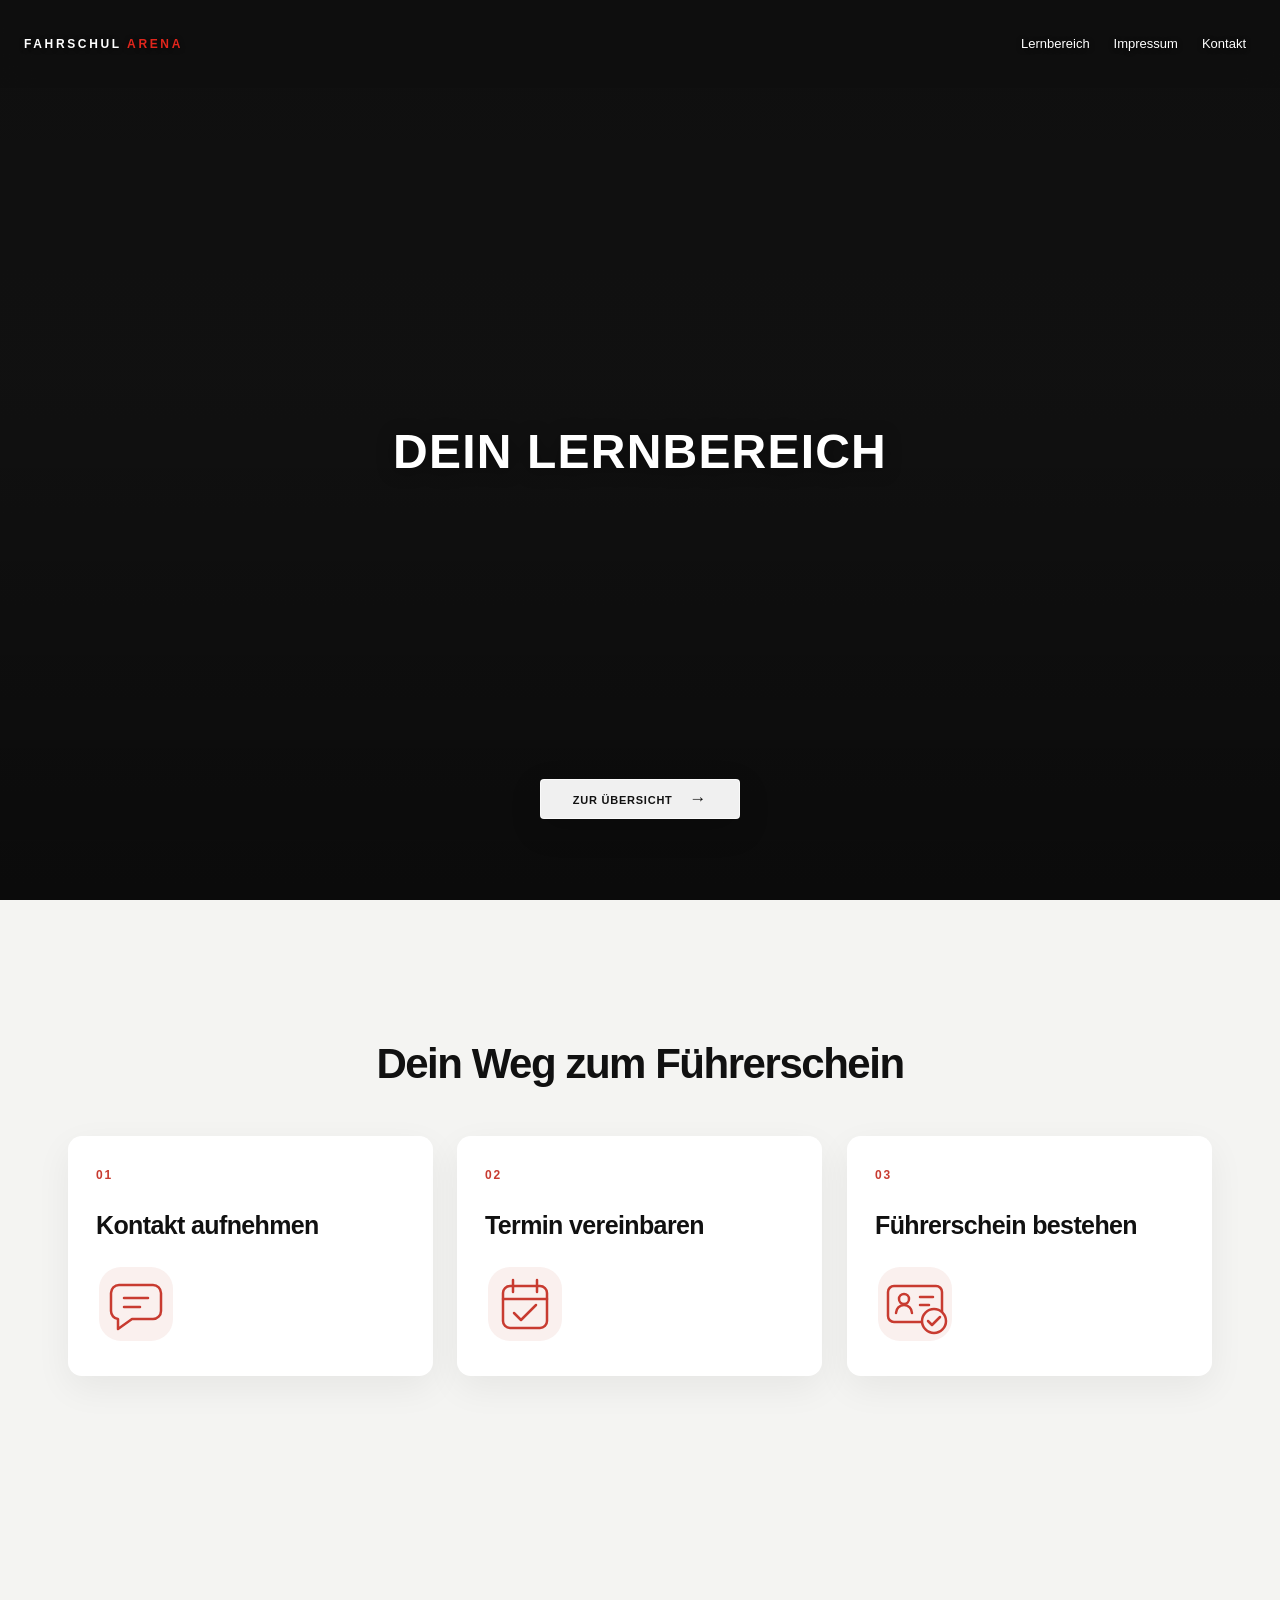
==== index.html @ 0d3cb24f "Merge feature/add-videos-and-optimisations into main" ====
<!doctype html>
<html lang="de">
<head>
  <meta charset="utf-8">
  <meta name="viewport" content="width=device-width,initial-scale=1,viewport-fit=cover">
  <meta name="theme-color" content="#0b0c0e">
  <title>Fahrschul Arena | Lernbereich</title>
  <link rel="stylesheet" href="style.css">
</head>
<body class="home-page">
<header class="site-header">
  <a class="brand site-brand" href="index.html">FAHRSCHUL <em>ARENA</em></a>
  <nav class="site-navigation" aria-label="Hauptnavigation">
    <div class="nav-dropdown">
      <a class="learning-link" href="uebersicht.html">Lernbereich</a>
      <ul class="nav-flyout" id="learning-flyout">
        <li><a href="klasse-b.html">Klasse B</a></li>
        <li><a href="klasse-a.html">Klasse A</a></li>
        <li><a href="klasse-be.html">Klasse BE</a></li>
      </ul>
    </div>
    <a href="impressum.html">Impressum</a>
    <a href="kontakt.html">Kontakt</a>
  </nav>
</header>
<main>
<section id="intro" aria-label="Dein Lernbereich">
  <div class="hero"></div>
  <div class="shade"></div>

  <div class="introText">
    <h1>DEIN LERNBEREICH</h1>
  </div>

  <a id="enter" href="uebersicht.html">ZUR ÜBERSICHT <span>→</span></a>
</section>

<section class="intro-boxes" aria-labelledby="steps-title">
  <h2 id="steps-title" class="steps-title">Dein Weg zum Führerschein</h2>
  <article class="intro-box">
    <span class="box-number" aria-hidden="true">01</span>
    <h3>Kontakt aufnehmen</h3>
    <img class="step-icon" src="icons/kontakt.svg" alt="" width="80" height="80">
  </article>
  <article class="intro-box">
    <span class="box-number" aria-hidden="true">02</span>
    <h3>Termin vereinbaren</h3>
    <img class="step-icon" src="icons/termin.svg" alt="" width="80" height="80">
  </article>
  <article class="intro-box">
    <span class="box-number" aria-hidden="true">03</span>
    <h3>Führerschein bestehen</h3>
    <img class="step-icon" src="icons/fuehrerschein.svg" alt="" width="80" height="80">
  </article>
</section>
</main>

<script src="reveal.js"></script>
</body>
</html>
---- style.css ----
*{box-sizing:border-box}
html,body{margin:0;font-family:Arial,Helvetica,sans-serif;background:#f4f4f2;color:#111}
.locked{overflow:hidden}
#intro{position:relative;height:100dvh;overflow:hidden;background:#111}
.hero{position:absolute;inset:-3%;background:url("startbild.jpg") center/cover no-repeat;animation:zoom 14s ease-in-out infinite alternate}
.shade{position:absolute;inset:0;background:linear-gradient(to bottom,rgba(0,0,0,.12),rgba(0,0,0,.03) 42%,rgba(0,0,0,.36) 100%)}
@keyframes zoom{to{transform:scale(1.055)}}

.introText{
 position:absolute;z-index:2;
 top:50%;left:0;right:0;transform:translateY(-50%);
 padding:0 24px;text-align:center;color:#fff;
 text-shadow:0 2px 18px rgba(0,0,0,.45)
}
.brand{margin:0;font-size:12px;font-weight:800;letter-spacing:.22em}
.brand em{font-style:normal;color:#e1261c}
.introText h1{
 margin:12px 0 8px;
 font-size:clamp(30px,8.5vw,48px);
 line-height:1;
 letter-spacing:.025em;
 font-weight:800
}
.claim{
 margin:0;
 font-size:clamp(15px,4.2vw,19px);
 font-weight:400;
 letter-spacing:.035em;
 color:rgba(255,255,255,.94)
}

#enter{
 position:absolute;z-index:3;
 left:50%;top:auto;bottom:9%;
 transform:translateX(-50%);
 width:min(48vw,200px);
 border:1px solid rgba(255,255,255,.7);
 border-radius:4px;
 background:rgba(255,255,255,.94);
 color:#111;
 padding:9px 12px;
 font-size:11px;
 letter-spacing:.07em;
 font-weight:750;
 cursor:pointer;
 box-shadow:0 10px 30px rgba(0,0,0,.18)
}
#enter{text-align:center;text-decoration:none}
#enter span{margin-left:13px;font-size:17px}

#learn{min-height:100dvh;max-width:760px;margin:auto;padding:calc(var(--header-height) + 48px) 24px 120px}
#learn > header{padding:0 4px 34px}
.page-title{font-size:clamp(38px,10vw,54px);line-height:1;margin:0 0 12px;letter-spacing:-.035em;font-weight:800}
#learn > header > p:last-child{color:#777;margin:0;font-size:17px}
.classes{display:grid;gap:13px}
.classes article{background:#fff;border:1px solid #dededb;border-radius:10px;overflow:hidden;box-shadow:0 7px 24px rgba(0,0,0,.045)}
.content{display:grid;gap:8px;padding:20px 12px 12px}
.content .resource-section{display:grid;gap:8px;min-width:0}
.content a{display:flex;align-items:center;gap:12px;padding:13px;background:#f5f5f3;border-radius:7px;text-decoration:none;color:#111}
.content i{font-style:normal;width:40px;height:40px;border-radius:5px;background:#111;color:#fff;display:grid;place-items:center;font-size:10px}
.content span{display:flex;flex-direction:column;gap:3px}
.content strong{font-size:14px}
.content small{color:#777;font-size:12px}
.video-title{margin:4px 4px 2px;font-size:18px;line-height:1.35;font-weight:750;overflow-wrap:break-word}
.video-player + a{margin-bottom:28px}
.video-player{aspect-ratio:16/9;background:#111;border-radius:7px;overflow:hidden}
.video-start{width:100%;height:100%;border:0;padding:18px;background:linear-gradient(135deg,#252525,#111);color:#fff;display:flex;flex-direction:column;align-items:center;justify-content:center;gap:10px;text-align:center;font:inherit;cursor:pointer}
.video-start:hover{background:#292929}
.video-start:focus-visible{outline:3px solid #e1261c;outline-offset:-4px}
.video-start .video-play{display:grid;place-items:center;width:56px;height:40px;border-radius:10px;background:#e1261c;font-size:22px}
.video-start .video-hint{font-size:13px;color:#eee}
.video-start .video-privacy{display:block;max-width:320px;font-size:11px;line-height:1.4;color:#bbb}
.video-player iframe{display:block;width:100%;height:100%;border:0}
@media(max-width:480px){#learn{padding:calc(var(--header-height) + 32px) 18px 40px}#learn > header{padding-bottom:28px}.classes{gap:12px}}

@media(max-height:700px){#enter{top:auto;bottom:9%}}
@media(prefers-reduced-motion:reduce){.hero{animation:none}}

body:not(.locked){overflow-y:auto!important;overflow-x:hidden;height:auto!important;min-height:100dvh}
#learn{overflow:visible;padding-bottom:120px}

[hidden]{display:none!important}
.category-nav,.resource-nav{display:flex;flex-wrap:wrap;gap:8px;margin-bottom:24px}
.category-nav a,.resource-nav a{padding:11px 15px;border:1px solid #dededb;border-radius:7px;text-decoration:none;color:#333;font-size:14px;background:#fff}
.category-nav a[aria-current="page"]{background:#111;color:#fff;border-color:#111}
.resource-nav a[aria-current="page"]{background:#c83b30;color:#fff;border-color:#c83b30}
.category-nav a:hover,.resource-nav a:hover{border-color:#c83b30}
.overview{display:grid;gap:14px}
.overview a{display:grid;gap:10px;padding:24px;background:#fff;border:1px solid #dededb;border-radius:10px;text-decoration:none;color:#111}
.overview a:hover{border-color:#c83b30}
.overview small{font-size:11px;color:#c83b30;text-transform:uppercase;letter-spacing:.15em;font-weight:700}
.overview strong{font-size:26px}
.overview span{font-size:14px;color:#666;line-height:1.5}
a:focus-visible,button:focus-visible{outline:3px solid #c83b30;outline-offset:3px}
@media(max-width:480px){.category-nav{gap:6px}.category-nav a{padding:10px 12px}.content{padding-top:16px}}

.section-title{margin:16px 4px 8px;font-size:11px;font-weight:800;letter-spacing:.16em;color:#c83b30}
.resource-section{scroll-margin-top:calc(var(--header-height) + 20px)}
.resource-section > .section-title:first-child{margin-top:4px}
.back-link{position:relative;display:inline-block;margin-top:28px;color:#111;text-decoration:none}
.back-link::after{content:"";position:absolute;left:0;right:0;bottom:-4px;height:1px;background:currentColor;transform:scaleX(0);transform-origin:left;transition:transform .5s ease}
.back-link:hover::after,.back-link:focus-visible::after{transform:scaleX(1)}
.back-link-top{margin:0 0 28px}
@media(prefers-reduced-motion:reduce){.back-link::after{transition:none}}

/* Shared fixed header on every HTML page. */
:root{--header-height:88px}
.site-header{position:fixed;inset:0 0 auto;z-index:20;height:var(--header-height);display:flex;align-items:center;justify-content:space-between;gap:24px;padding:16px 24px;background:rgba(15,17,20,.88);backdrop-filter:blur(18px);-webkit-backdrop-filter:blur(18px);text-shadow:0 1px 5px rgba(0,0,0,.65)}
.site-header .site-brand{display:block;flex-shrink:0;margin:0;color:#fff;text-decoration:none;line-height:1.5}
.site-navigation{display:flex;align-items:center;gap:4px}
.site-navigation a{display:flex;align-items:center;justify-content:center;padding:12px 10px;border-radius:6px;color:#fff;font-size:13px;line-height:1.4;text-align:center;text-decoration:none}
.site-navigation a:hover,.site-navigation a:focus-visible{background:rgba(255,255,255,.15)}
@media(max-width:700px){:root{--header-height:124px}.site-header{flex-direction:column;align-items:flex-start;justify-content:center;gap:12px}.site-navigation{flex-wrap:wrap}}
@media(max-width:700px){:root{--header-height:124px}.site-header{padding:12px 16px;gap:8px}.site-navigation{display:grid;grid-template-columns:repeat(3,minmax(0,1fr));width:100%;gap:2px}.site-navigation a{min-height:48px;padding:6px;font-size:12px}}

.intro-boxes{max-width:1200px;margin:0 auto;padding:140px 28px max(160px,40vh);display:grid;grid-template-columns:repeat(3,minmax(0,1fr));gap:24px}
.intro-box{padding:32px 28px;background:#fff;border-radius:14px;box-shadow:0 12px 36px rgba(0,0,0,.06)}
.box-number{display:block;margin-bottom:28px;color:#c83b30;font-size:12px;font-weight:800;letter-spacing:.16em}
.intro-box h3{margin:0 0 16px;font-size:25px;line-height:1.2;letter-spacing:-.025em}
.step-icon{display:block;width:80px;height:80px;margin-top:24px}
@keyframes box-appear{from{opacity:0;transform:translateY(48px) scale(.95)}to{opacity:1;transform:translateY(0) scale(1)}}
@media(prefers-reduced-motion:no-preference){
  .reveal-ready .intro-box{opacity:0;transform:translateY(48px) scale(.95)}
  .reveal-ready .intro-box.is-visible{animation:box-appear 1.6s ease-out both}
  .reveal-ready .intro-box:nth-of-type(2).is-visible{animation-delay:.4s}
  .reveal-ready .intro-box:nth-of-type(3).is-visible{animation-delay:.8s}
}
@media(max-width:700px){
  .intro-boxes{grid-template-columns:1fr;padding:80px 18px 45vh;gap:20px}
  .reveal-ready .intro-box:nth-child(n).is-visible{animation-delay:.15s}
}

.nav-dropdown{position:relative;display:flex;align-items:center;justify-content:center}
.nav-flyout{display:none;position:absolute;top:100%;left:0;min-width:190px;max-width:calc(100vw - 32px);margin:0;padding:8px;list-style:none;background:rgba(25,27,30,.94);border-radius:0 0 10px 10px;box-shadow:0 16px 30px rgba(0,0,0,.18)}
.site-navigation .nav-flyout a{justify-content:flex-start;text-align:left;padding:12px 14px}
.nav-dropdown:focus-within .nav-flyout{display:block}
@media(hover:hover){.nav-dropdown:hover .nav-flyout{display:block}}
@media(max-width:700px){.nav-flyout{min-width:160px}.site-navigation .learning-link{font-size:12px}}

.home-page .site-header{background:rgba(15,17,20,.14)}

.classes.material-tiles{gap:36px;margin:28px 0 36px}
.material-tiles > article > .content{padding:24px}
@keyframes material-appear{from{opacity:0;transform:translateY(24px)}to{opacity:1;transform:translateY(0)}}
@media(prefers-reduced-motion:no-preference){
  .material-tiles > article{animation:material-appear 1.8s ease-out both}
  .material-tiles > article:nth-child(2){animation-delay:.3s}
}
@media(max-width:480px){.classes.material-tiles{gap:28px}.material-tiles > article > .content{padding:18px}}

.contact-card{display:grid;grid-template-columns:minmax(160px,220px) minmax(0,1fr);align-items:center;gap:32px;padding:28px;background:#fff;border-radius:14px;box-shadow:0 12px 36px rgba(0,0,0,.06)}
.contact-photo{display:block;width:100%;aspect-ratio:4/5;height:auto;object-fit:cover;object-position:center bottom;border-radius:10px}
.contact-photo-placeholder{display:flex;flex-direction:column;align-items:center;justify-content:center;gap:14px;background:#eeede9;color:#777}
.contact-photo-placeholder span{font-size:48px;letter-spacing:-.04em;color:#c83b30;font-weight:700}
.contact-photo-placeholder small{font-size:13px}
.contact-info h2{margin:0 0 18px;font-size:28px;line-height:1.15}
.contact-info p{font-size:16px;line-height:1.7;color:#555}
.contact-info .contact-number{margin-top:24px;color:#111}
.contact-note{display:block;font-size:12px;color:#777;line-height:1.5}
@media(max-width:600px){.contact-card{grid-template-columns:1fr;padding:22px;gap:24px}.contact-photo{max-width:220px}.contact-info h2{font-size:26px}}

.steps-title{grid-column:1/-1;margin:0 0 24px;text-align:center;font-size:clamp(28px,4vw,42px);line-height:1.15;letter-spacing:-.035em}

.whatsapp-link{color:#a62e25;font-weight:700;text-decoration:underline;text-underline-offset:4px}
.whatsapp-link:hover{color:#711f19}
.imprint-address{font-style:normal;line-height:1.8}
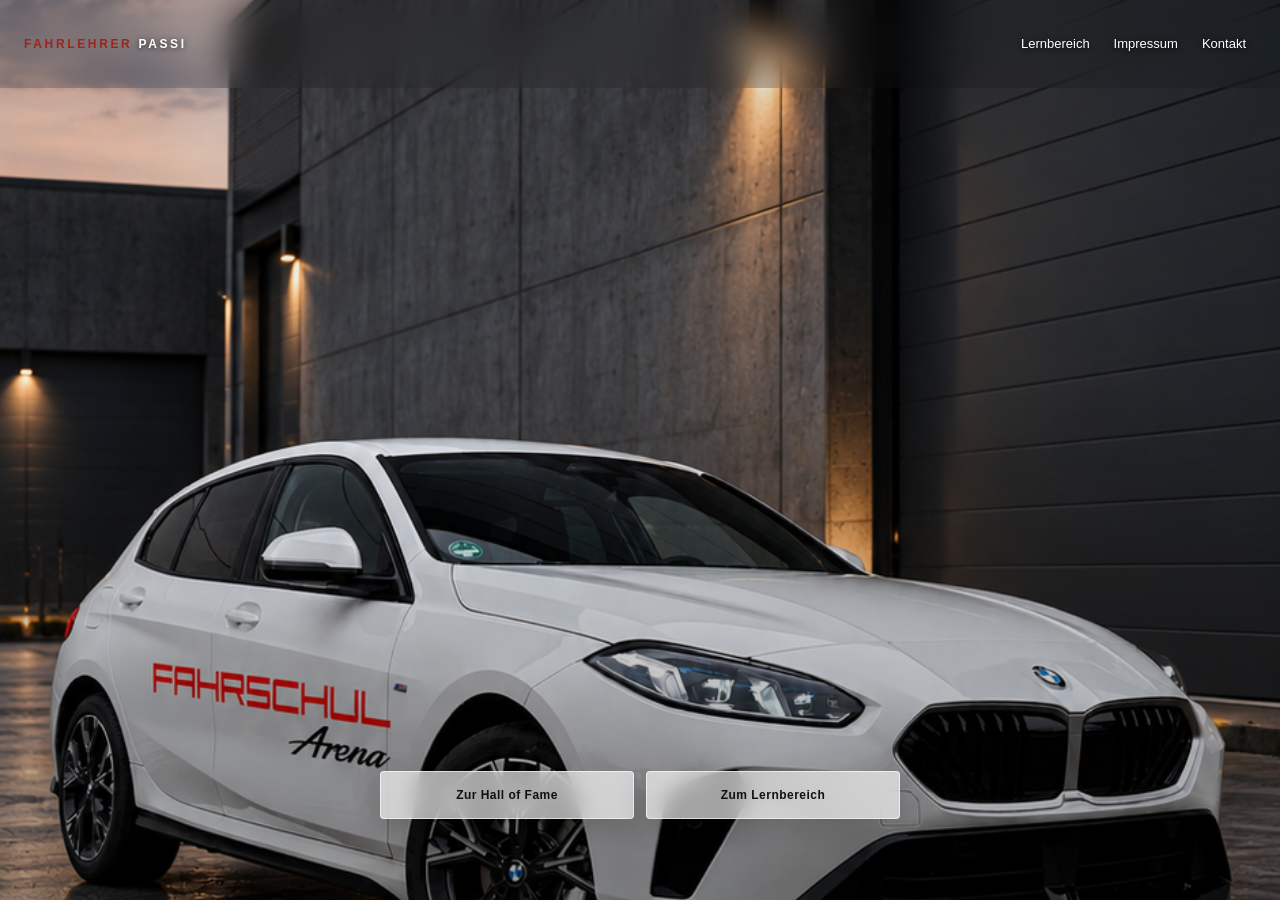
==== commit 7cb83aa9: "Merge branch 'nt65f45jb8-png:main' into main" ====
--- a/index.html
+++ b/index.html
@@ -4,57 +4,62 @@
   <meta charset="utf-8">
   <meta name="viewport" content="width=device-width,initial-scale=1,viewport-fit=cover">
   <meta name="theme-color" content="#0b0c0e">
-  <title>Fahrschul Arena | Lernbereich</title>
-  <link rel="stylesheet" href="style.css">
+  <title>Fahrlehrer Passi | Lernbereich</title>
+  <link rel="icon" type="image/svg+xml" href="assets/images/favicon.svg">
+  <link rel="stylesheet" href="assets/css/style.css">
 </head>
 <body class="home-page">
-<header class="site-header">
-  <a class="brand site-brand" href="index.html">FAHRSCHUL <em>ARENA</em></a>
-  <nav class="site-navigation" aria-label="Hauptnavigation">
-    <div class="nav-dropdown">
-      <a class="learning-link" href="uebersicht.html">Lernbereich</a>
-      <ul class="nav-flyout" id="learning-flyout">
-        <li><a href="klasse-b.html">Klasse B</a></li>
-        <li><a href="klasse-a.html">Klasse A</a></li>
-        <li><a href="klasse-be.html">Klasse BE</a></li>
+  <header class="site-header">
+    <a class="brand site-brand" href="index.html"><span class="brand-name">FAHRLEHRER</span> <em>PASSI</em></a>
+    <button class="mobile-menu-button" type="button" aria-label="Navigation öffnen" aria-controls="mobile-navigation" aria-haspopup="dialog">
+      <svg viewBox="0 0 24 24" width="24" height="24" fill="none" stroke="currentColor" stroke-width="1.8" stroke-linecap="round" aria-hidden="true">
+        <path d="M4 6h16M4 12h16M4 18h16"/>
+      </svg>
+    </button>
+    <nav class="site-navigation" aria-label="Hauptnavigation">
+      <div class="nav-dropdown">
+        <a class="learning-link" href="pages/uebersicht.html">Lernbereich</a>
+        <ul class="nav-flyout" id="learning-flyout">
+          <li><a href="pages/klasse-b.html">Klasse B</a></li>
+          <li><a href="pages/klasse-a.html">Klasse A</a></li>
+          <li><a href="pages/klasse-be.html">Klasse BE</a></li>
+        </ul>
+      </div>
+      <a href="pages/impressum.html">Impressum</a>
+      <a href="pages/kontakt.html">Kontakt</a>
+    </nav>
+  </header>
+  <dialog class="mobile-drawer" id="mobile-navigation" aria-labelledby="mobile-menu-title">
+    <div class="drawer-heading">
+      <h2 id="mobile-menu-title">Navigation</h2>
+      <button class="drawer-close" type="button" aria-label="Navigation schließen" autofocus>
+        <svg viewBox="0 0 24 24" width="24" height="24" fill="none" stroke="currentColor" stroke-width="1.8" stroke-linecap="round" aria-hidden="true">
+          <path d="m6 6 12 12M6 18 18 6"/>
+        </svg>
+      </button>
+    </div>
+    <nav class="drawer-navigation" aria-label="Mobile Hauptnavigation">
+      <a class="drawer-main-link" href="pages/uebersicht.html">Lernbereich</a>
+      <ul class="drawer-subcategories">
+        <li><a href="pages/klasse-b.html">Klasse B</a></li>
+        <li><a href="pages/klasse-a.html">Klasse A</a></li>
+        <li><a href="pages/klasse-be.html">Klasse BE</a></li>
       </ul>
-    </div>
-    <a href="impressum.html">Impressum</a>
-    <a href="kontakt.html">Kontakt</a>
-  </nav>
-</header>
-<main>
-<section id="intro" aria-label="Dein Lernbereich">
-  <div class="hero"></div>
-  <div class="shade"></div>
+      <a class="drawer-main-link" href="pages/impressum.html">Impressum</a>
+      <a class="drawer-main-link" href="pages/kontakt.html">Kontakt</a>
+    </nav>
+  </dialog>
+  <main>
+    <section id="intro" aria-label="Startseite">
+      <div class="hero"></div>
+      <div class="shade"></div>
+      <nav class="hero-actions" aria-label="Schnellzugriff">
+        <a class="hero-button" href="pages/hall-of-fame.html">Zur Hall of Fame</a>
+        <a class="hero-button" href="pages/uebersicht.html">Zum Lernbereich</a>
+      </nav>
+    </section>
+  </main>
 
-  <div class="introText">
-    <h1>DEIN LERNBEREICH</h1>
-  </div>
-
-  <a id="enter" href="uebersicht.html">ZUR ÜBERSICHT <span>→</span></a>
-</section>
-
-<section class="intro-boxes" aria-labelledby="steps-title">
-  <h2 id="steps-title" class="steps-title">Dein Weg zum Führerschein</h2>
-  <article class="intro-box">
-    <span class="box-number" aria-hidden="true">01</span>
-    <h3>Kontakt aufnehmen</h3>
-    <img class="step-icon" src="icons/kontakt.svg" alt="" width="80" height="80">
-  </article>
-  <article class="intro-box">
-    <span class="box-number" aria-hidden="true">02</span>
-    <h3>Termin vereinbaren</h3>
-    <img class="step-icon" src="icons/termin.svg" alt="" width="80" height="80">
-  </article>
-  <article class="intro-box">
-    <span class="box-number" aria-hidden="true">03</span>
-    <h3>Führerschein bestehen</h3>
-    <img class="step-icon" src="icons/fuehrerschein.svg" alt="" width="80" height="80">
-  </article>
-</section>
-</main>
-
-<script src="reveal.js"></script>
+  <script src="assets/js/navigation.js"></script>
 </body>
 </html>
--- a/assets/css/style.css
+++ b/assets/css/style.css
@@ -0,0 +1,933 @@
+* {
+  box-sizing: border-box;
+}
+
+html, body {
+  margin: 0;
+  font-family: Arial, Helvetica, sans-serif;
+  background: #f4f4f2;
+  color: #111;
+}
+
+.locked {
+  overflow: hidden;
+}
+
+#intro {
+  position: relative;
+  height: 100vh;
+  height: 100lvh;
+  overflow: hidden;
+  background: #111;
+}
+
+.hero {
+  position: absolute;
+  inset: 0;
+  background: url("../images/startbild.jpg") center/cover no-repeat;
+}
+
+.shade {
+  position: absolute;
+  inset: 0;
+  background: linear-gradient(to bottom, rgba(0, 0, 0, .12), rgba(0, 0, 0, .03) 42%, rgba(0, 0, 0, .36) 100%);
+}
+
+.brand {
+  margin: 0;
+  font-size: 12px;
+  font-weight: 800;
+  letter-spacing: .22em;
+}
+
+.brand em {
+  font-style: normal;
+  color: #e1261c;
+}
+
+.hero-actions {
+  position: absolute;
+  z-index: 3;
+  left: 50%;
+  bottom: 9%;
+  transform: translateX(-50%);
+  display: flex;
+  justify-content: center;
+  gap: 12px;
+  width: min(100% - 36px, 520px);
+}
+
+.hero-button {
+  display: flex;
+  align-items: center;
+  justify-content: center;
+  flex: 1;
+  min-height: 48px;
+  padding: 12px 18px;
+  border: 1px solid rgba(255, 255, 255, .62);
+  border-radius: 4px;
+  background: rgba(255, 255, 255, .64);
+  color: #111;
+  font-size: 12px;
+  letter-spacing: .04em;
+  font-weight: 750;
+  text-align: center;
+  text-decoration: none;
+  box-shadow: 0 10px 30px rgba(0, 0, 0, .18);
+  backdrop-filter: blur(10px);
+  -webkit-backdrop-filter: blur(10px);
+  transition: background-color .2s ease, border-color .2s ease;
+}
+
+.hero-button:hover, .hero-button:focus-visible {
+  background: rgba(255, 255, 255, .9);
+  border-color: rgba(255, 255, 255, .9);
+}
+
+@media (max-width:480px) {
+  .hero-actions {
+    gap: 8px;
+    width: calc(100% - 28px);
+  }
+
+  .hero-button {
+    padding: 10px 8px;
+    font-size: 11px;
+  }
+}
+
+#learn {
+  min-height: 100dvh;
+  max-width: 760px;
+  margin: auto;
+  padding: calc(var(--header-height) + 48px) 24px 120px;
+}
+
+#learn > header {
+  padding: 0 4px 34px;
+}
+
+.page-title {
+  font-size: clamp(38px, 10vw, 54px);
+  line-height: 1;
+  margin: 0 0 12px;
+  letter-spacing: -.035em;
+  font-weight: 800;
+}
+
+#learn > header > p:last-child {
+  color: #777;
+  margin: 0;
+  font-size: 17px;
+}
+
+.classes {
+  display: grid;
+  gap: 13px;
+}
+
+.classes article {
+  background: #fff;
+  border: 1px solid #dededb;
+  border-radius: 10px;
+  overflow: hidden;
+  box-shadow: 0 7px 24px rgba(0, 0, 0, .045);
+}
+
+.content {
+  display: grid;
+  gap: 8px;
+  padding: 20px 12px 12px;
+}
+
+.content .resource-section {
+  display: grid;
+  gap: 8px;
+  min-width: 0;
+}
+
+.content a {
+  display: flex;
+  align-items: center;
+  gap: 12px;
+  padding: 13px;
+  background: #f5f5f3;
+  border-radius: 7px;
+  text-decoration: none;
+  color: #111;
+}
+
+.content i {
+  font-style: normal;
+  width: 40px;
+  height: 40px;
+  border-radius: 5px;
+  background: #111;
+  color: #fff;
+  display: grid;
+  place-items: center;
+  font-size: 10px;
+}
+
+.content span {
+  display: flex;
+  flex-direction: column;
+  gap: 3px;
+}
+
+.content strong {
+  font-size: 14px;
+}
+
+.content small {
+  color: #777;
+  font-size: 12px;
+}
+
+.video-title {
+  margin: 4px 4px 2px;
+  font-size: 18px;
+  line-height: 1.35;
+  font-weight: 750;
+  overflow-wrap: break-word;
+}
+
+.video-player + a {
+  margin-bottom: 28px;
+}
+
+.video-player {
+  aspect-ratio: 16/9;
+  background: #111;
+  border-radius: 7px;
+  overflow: hidden;
+}
+
+.video-start {
+  width: 100%;
+  height: 100%;
+  border: 0;
+  padding: 18px;
+  background: linear-gradient(135deg, #252525, #111);
+  color: #fff;
+  display: flex;
+  flex-direction: column;
+  align-items: center;
+  justify-content: center;
+  gap: 10px;
+  text-align: center;
+  font: inherit;
+  cursor: pointer;
+}
+
+.video-start:hover {
+  background: #292929;
+}
+
+.video-start:focus-visible {
+  outline: 3px solid #e1261c;
+  outline-offset: -4px;
+}
+
+.video-start .video-play {
+  display: grid;
+  place-items: center;
+  width: 56px;
+  height: 40px;
+  border-radius: 10px;
+  background: #e1261c;
+  font-size: 22px;
+}
+
+.video-start .video-hint {
+  font-size: 13px;
+  color: #eee;
+}
+
+.video-start .video-privacy {
+  display: block;
+  max-width: 320px;
+  font-size: 11px;
+  line-height: 1.4;
+  color: #bbb;
+}
+
+.video-player iframe {
+  display: block;
+  width: 100%;
+  height: 100%;
+  border: 0;
+}
+
+@media (max-width:480px) {
+  #learn {
+    padding: calc(var(--header-height) + 32px) 18px 40px;
+  }
+
+  #learn > header {
+    padding-bottom: 28px;
+  }
+
+  .classes {
+    gap: 12px;
+  }
+}
+
+body:not(.locked) {
+  overflow-y: auto !important;
+  overflow-x: hidden;
+  height: auto !important;
+  min-height: 100dvh;
+}
+
+#learn {
+  overflow: visible;
+  padding-bottom: 120px;
+}
+
+[hidden] {
+  display: none !important;
+}
+
+.category-nav, .resource-nav {
+  display: flex;
+  flex-wrap: wrap;
+  gap: 8px;
+  margin-bottom: 24px;
+}
+
+.category-nav a, .resource-nav a {
+  padding: 11px 15px;
+  border: 1px solid #dededb;
+  border-radius: 7px;
+  text-decoration: none;
+  color: #333;
+  font-size: 14px;
+  background: #fff;
+}
+
+.category-nav a[aria-current="page"] {
+  background: #111;
+  color: #fff;
+  border-color: #111;
+}
+
+.resource-nav a[aria-current="page"] {
+  background: #c83b30;
+  color: #fff;
+  border-color: #c83b30;
+}
+
+.category-nav a:hover, .resource-nav a:hover {
+  border-color: #c83b30;
+}
+
+.overview {
+  display: grid;
+  gap: 14px;
+}
+
+.overview a {
+  display: grid;
+  gap: 10px;
+  padding: 24px;
+  background: #fff;
+  border: 1px solid #dededb;
+  border-radius: 10px;
+  text-decoration: none;
+  color: #111;
+}
+
+.overview a:hover {
+  border-color: #c83b30;
+}
+
+.overview small {
+  font-size: 11px;
+  color: #c83b30;
+  text-transform: uppercase;
+  letter-spacing: .15em;
+  font-weight: 700;
+}
+
+.overview strong {
+  font-size: 26px;
+}
+
+.overview span {
+  font-size: 14px;
+  color: #666;
+  line-height: 1.5;
+}
+
+a:focus-visible, button:focus-visible {
+  outline: 3px solid #c83b30;
+  outline-offset: 3px;
+}
+
+@media (max-width:480px) {
+  .category-nav {
+    gap: 6px;
+  }
+
+  .category-nav a {
+    padding: 10px 12px;
+  }
+
+  .content {
+    padding-top: 16px;
+  }
+}
+
+.section-title {
+  margin: 16px 4px 8px;
+  font-size: 11px;
+  font-weight: 800;
+  letter-spacing: .16em;
+  color: #c83b30;
+}
+
+.resource-section {
+  scroll-margin-top: calc(var(--header-height) + 20px);
+}
+
+.resource-section > .section-title:first-child {
+  margin-top: 4px;
+}
+
+.back-link {
+  position: relative;
+  display: inline-block;
+  margin-top: 28px;
+  color: #111;
+  text-decoration: none;
+}
+
+.back-link::after {
+  content: "";
+  position: absolute;
+  left: 0;
+  right: 0;
+  bottom: -4px;
+  height: 1px;
+  background: currentColor;
+  transform: scaleX(0);
+  transform-origin: left;
+  transition: transform .5s ease;
+}
+
+.back-link:hover::after, .back-link:focus-visible::after {
+  transform: scaleX(1);
+}
+
+.back-link-top {
+  margin: 0 0 28px;
+}
+
+@media (prefers-reduced-motion:reduce) {
+  .back-link::after {
+    transition: none;
+  }
+}
+
+/* Shared fixed header on every HTML page. */
+
+:root {
+  --header-height: 88px;
+}
+
+.site-header {
+  position: fixed;
+  inset: 0 0 auto;
+  z-index: 20;
+  height: var(--header-height);
+  display: flex;
+  align-items: center;
+  justify-content: space-between;
+  gap: 24px;
+  padding: 16px 24px;
+  background: rgba(15, 17, 20, .88);
+  backdrop-filter: blur(18px);
+  -webkit-backdrop-filter: blur(18px);
+  text-shadow: 0 1px 5px rgba(0, 0, 0, .65);
+}
+
+.site-header .site-brand {
+  display: block;
+  flex-shrink: 0;
+  margin: 0;
+  color: #e1261c;
+  text-decoration: none;
+  line-height: 1.5;
+}
+
+.site-header .brand-name {
+  color: #9d251f;
+}
+
+.site-header .site-brand em {
+  color: #fff;
+}
+
+.site-header .brand-name {
+  text-shadow: none;
+}
+
+.site-navigation {
+  display: flex;
+  align-items: center;
+  gap: 4px;
+}
+
+.site-navigation a {
+  display: flex;
+  align-items: center;
+  justify-content: center;
+  padding: 12px 10px;
+  border-radius: 6px;
+  color: #fff;
+  font-size: 13px;
+  line-height: 1.4;
+  text-align: center;
+  text-decoration: none;
+}
+
+.site-navigation a:hover, .site-navigation a:focus-visible {
+  background: rgba(255, 255, 255, .15);
+}
+
+@media (max-width:700px) {
+  :root {
+    --header-height: 124px;
+  }
+
+  .site-header {
+    flex-direction: column;
+    align-items: flex-start;
+    justify-content: center;
+    gap: 12px;
+  }
+
+  .site-navigation {
+    flex-wrap: wrap;
+  }
+}
+
+@media (max-width:700px) {
+  :root {
+    --header-height: 124px;
+  }
+
+  .site-header {
+    padding: 12px 16px;
+    gap: 8px;
+  }
+
+  .site-navigation {
+    display: grid;
+    grid-template-columns: repeat(3, minmax(0, 1fr));
+    width: 100%;
+    gap: 2px;
+  }
+
+  .site-navigation a {
+    min-height: 48px;
+    padding: 6px;
+    font-size: 12px;
+  }
+}
+
+.nav-dropdown {
+  position: relative;
+  display: flex;
+  align-items: center;
+  justify-content: center;
+}
+
+.nav-flyout {
+  display: none;
+  position: absolute;
+  top: 100%;
+  left: 0;
+  min-width: 190px;
+  max-width: calc(100vw - 32px);
+  margin: 0;
+  padding: 8px;
+  list-style: none;
+  background: rgba(25, 27, 30, .94);
+  border-radius: 0 0 10px 10px;
+  box-shadow: 0 16px 30px rgba(0, 0, 0, .18);
+}
+
+.site-navigation .nav-flyout a {
+  justify-content: flex-start;
+  text-align: left;
+  padding: 12px 14px;
+}
+
+.nav-dropdown:focus-within .nav-flyout {
+  display: block;
+}
+
+@media (hover:hover) {
+  .nav-dropdown:hover .nav-flyout {
+    display: block;
+  }
+}
+
+@media (max-width:700px) {
+  .nav-flyout {
+    min-width: 160px;
+  }
+
+  .site-navigation .learning-link {
+    font-size: 12px;
+  }
+}
+
+.home-page .site-header {
+  background: rgba(15, 17, 20, .14);
+}
+
+.classes.material-tiles {
+  gap: 36px;
+  margin: 28px 0 36px;
+}
+
+.material-tiles > article > .content {
+  padding: 24px;
+}
+
+@keyframes material-appear {
+  from {
+    opacity: 0;
+    transform: translateY(24px);
+  }
+
+  to {
+    opacity: 1;
+    transform: translateY(0);
+  }
+}
+
+@media (prefers-reduced-motion:no-preference) {
+  .material-tiles > article {
+    animation: material-appear 1.8s ease-out both;
+  }
+
+  .material-tiles > article:nth-child(2) {
+    animation-delay: .3s;
+  }
+}
+
+@media (max-width:480px) {
+  .classes.material-tiles {
+    gap: 28px;
+  }
+
+  .material-tiles > article > .content {
+    padding: 18px;
+  }
+}
+
+.contact-card {
+  display: grid;
+  grid-template-columns: minmax(160px, 220px) minmax(0, 1fr);
+  align-items: center;
+  gap: 32px;
+  padding: 28px;
+  background: #fff;
+  border-radius: 14px;
+  box-shadow: 0 12px 36px rgba(0, 0, 0, .06);
+}
+
+.contact-photo {
+  display: block;
+  width: 100%;
+  height: auto;
+  object-fit: contain;
+  border-radius: 10px;
+  margin-inline: auto;
+}
+
+.contact-photo-placeholder {
+  display: flex;
+  flex-direction: column;
+  align-items: center;
+  justify-content: center;
+  gap: 14px;
+  background: #eeede9;
+  color: #777;
+}
+
+.contact-photo-placeholder span {
+  font-size: 48px;
+  letter-spacing: -.04em;
+  color: #c83b30;
+  font-weight: 700;
+}
+
+.contact-photo-placeholder small {
+  font-size: 13px;
+}
+
+.contact-info h2 {
+  margin: 0 0 18px;
+  font-size: 28px;
+  line-height: 1.15;
+}
+
+.contact-info p {
+  font-size: 16px;
+  line-height: 1.7;
+  color: #555;
+}
+
+.contact-info .contact-number {
+  margin-top: 24px;
+  color: #111;
+}
+
+.contact-note {
+  display: block;
+  font-size: 12px;
+  color: #777;
+  line-height: 1.5;
+}
+
+@media (max-width:600px) {
+  .contact-card {
+    grid-template-columns: 1fr;
+    padding: 22px;
+    gap: 24px;
+  }
+
+  .contact-photo {
+    max-width: 100%;
+  }
+
+  .contact-info h2 {
+    font-size: 26px;
+  }
+}
+
+.whatsapp-link {
+  color: #a62e25;
+  font-weight: 700;
+  text-decoration: underline;
+  text-underline-offset: 4px;
+}
+
+.whatsapp-link:hover {
+  color: #711f19;
+}
+
+.imprint-address {
+  font-style: normal;
+  line-height: 1.8;
+}
+
+/* Native dialog keeps focus inside the mobile navigation and supports Escape. */
+
+.mobile-menu-button {
+  display: none;
+}
+
+.mobile-drawer {
+  position: fixed;
+  inset: 0 0 0 auto;
+  width: min(360px, 90vw);
+  height: 100%;
+  max-height: 100%;
+  max-width: 100%;
+  margin: 0;
+  padding: 24px;
+  border: 0;
+  background: #17191c;
+  color: #fff;
+  overflow-y: auto;
+  overscroll-behavior: contain;
+}
+
+.mobile-drawer::backdrop {
+  background: rgba(0, 0, 0, .45);
+  backdrop-filter: blur(4px);
+  -webkit-backdrop-filter: blur(4px);
+}
+
+.drawer-heading {
+  display: flex;
+  justify-content: space-between;
+  align-items: center;
+  gap: 16px;
+  margin-bottom: 32px;
+}
+
+.drawer-heading h2 {
+  margin: 0;
+  font-size: 20px;
+}
+
+.drawer-close, .mobile-menu-button {
+  align-items: center;
+  justify-content: center;
+  width: 44px;
+  height: 44px;
+  padding: 10px;
+  border: 0;
+  border-radius: 6px;
+  background: transparent;
+  color: #fff;
+  cursor: pointer;
+}
+
+.drawer-close {
+  display: flex;
+}
+
+.drawer-close:hover, .mobile-menu-button:hover {
+  background: rgba(255, 255, 255, .12);
+}
+
+.drawer-navigation {
+  display: grid;
+  gap: 8px;
+}
+
+.drawer-navigation a {
+  display: block;
+  padding: 14px 12px;
+  border-radius: 6px;
+  color: #fff;
+  text-decoration: none;
+  line-height: 1.4;
+}
+
+.drawer-navigation a:hover {
+  background: rgba(255, 255, 255, .1);
+}
+
+.drawer-main-link {
+  font-size: 19px;
+  font-weight: 700;
+}
+
+.drawer-subcategories {
+  margin: 0 0 18px 12px;
+  padding: 0 0 0 12px;
+  border-left: 1px solid #525457;
+  list-style: none;
+}
+
+.drawer-subcategories a {
+  font-size: 16px;
+  color: #ddd;
+}
+
+body:has(.mobile-drawer[open]) {
+  overflow-y: hidden !important;
+}
+
+@keyframes drawer-enter {
+  from {
+    transform: translateX(100%);
+  }
+
+  to {
+    transform: translateX(0);
+  }
+}
+
+@media (prefers-reduced-motion:no-preference) {
+  .mobile-drawer[open] {
+    animation: drawer-enter .35s ease-out;
+  }
+}
+
+@media (max-width:700px) {
+  :root {
+    --header-height: 64px;
+  }
+
+  .site-header {
+    flex-direction: row;
+    align-items: center;
+    justify-content: space-between;
+    gap: 12px;
+    padding: 10px 16px;
+  }
+
+  .site-navigation {
+    display: none;
+  }
+
+  .mobile-menu-button {
+    display: flex;
+    flex-shrink: 0;
+  }
+}
+
+.hall-of-fame-gallery {
+  display: grid;
+  grid-template-columns: repeat(2, minmax(0, 1fr));
+  gap: 20px;
+}
+
+.hall-of-fame-gallery figure {
+  display: grid;
+  place-items: center;
+  min-width: 0;
+  margin: 0;
+  padding: 14px;
+  background: #fff;
+  border: 1px solid #dededb;
+  border-radius: 10px;
+  box-shadow: 0 7px 24px rgba(0, 0, 0, .045);
+}
+
+.hall-of-fame-gallery img {
+  display: block;
+  width: 100%;
+  height: auto;
+  max-height: 70vh;
+  object-fit: contain;
+}
+
+.hall-of-fame {
+  width: 100%;
+  max-width: none;
+  min-height: 100vh;
+  min-height: 100lvh;
+  padding: calc(var(--header-height) + 20px) 20px 20px;
+}
+
+.hall-of-fame > header {
+  padding: 0 4px 24px;
+}
+
+@media (max-width:600px) {
+  .hall-of-fame-gallery {
+    grid-template-columns: 1fr;
+    gap: 16px;
+  }
+
+  .hall-of-fame-gallery figure {
+    height: calc(100svh - var(--header-height) - 150px);
+    height: calc(100lvh - var(--header-height) - 150px);
+  }
+
+  .hall-of-fame-gallery img {
+    width: auto;
+    height: 100%;
+    max-width: 100%;
+    max-height: none;
+    object-fit: contain;
+  }
+}
+
+
+.home-page:not(.locked) {
+  height: 100vh !important;
+  height: 100lvh !important;
+  overflow: hidden !important;
+}
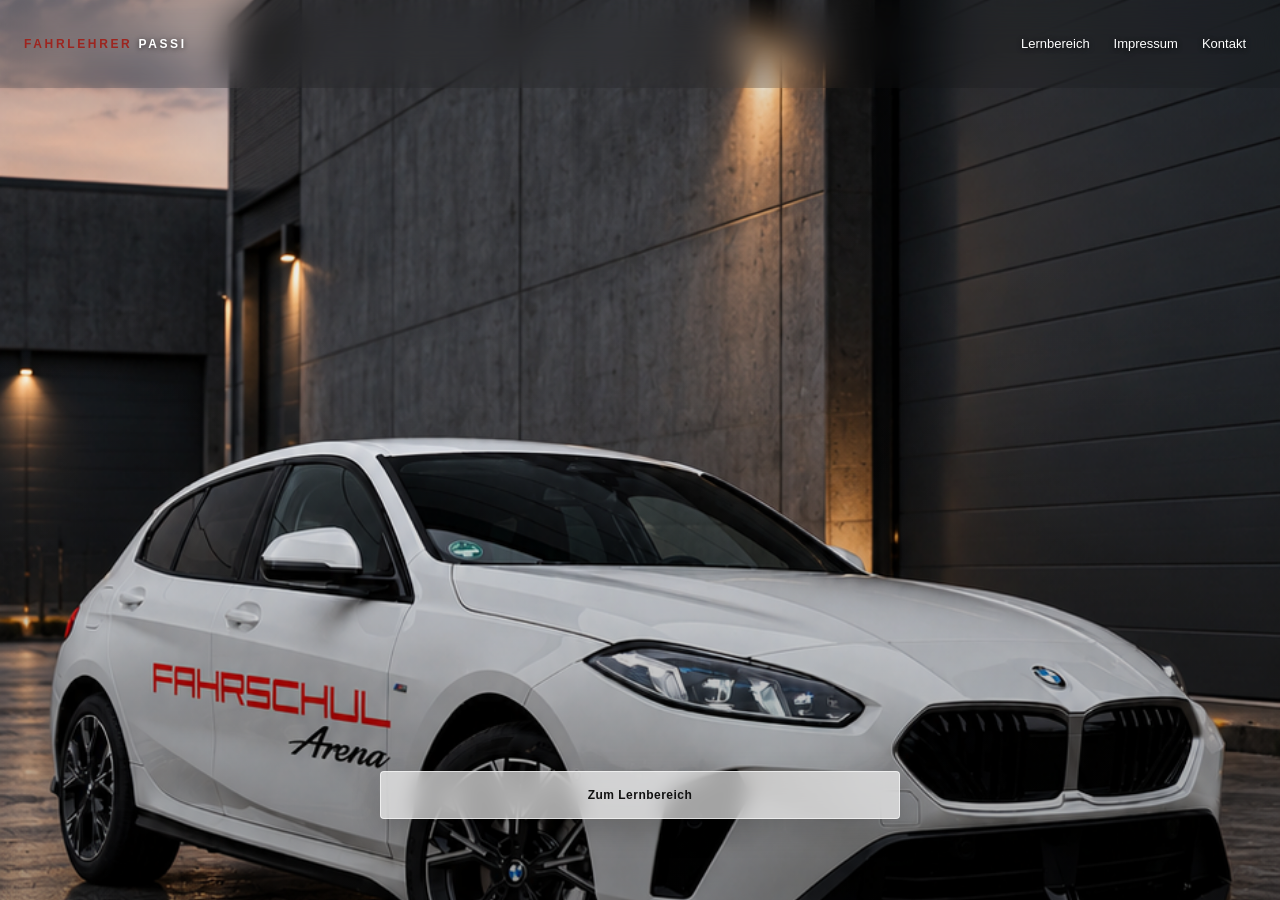
==== commit 6d02f972: "Remove Hall of Fame from main website" ====
--- a/index.html
+++ b/index.html
@@ -54,7 +54,6 @@
       <div class="hero"></div>
       <div class="shade"></div>
       <nav class="hero-actions" aria-label="Schnellzugriff">
-        <a class="hero-button" href="pages/hall-of-fame.html">Zur Hall of Fame</a>
         <a class="hero-button" href="pages/uebersicht.html">Zum Lernbereich</a>
       </nav>
     </section>
--- a/assets/css/style.css
+++ b/assets/css/style.css
@@ -867,65 +867,6 @@
   }
 }
 
-.hall-of-fame-gallery {
-  display: grid;
-  grid-template-columns: repeat(2, minmax(0, 1fr));
-  gap: 20px;
-}
-
-.hall-of-fame-gallery figure {
-  display: grid;
-  place-items: center;
-  min-width: 0;
-  margin: 0;
-  padding: 14px;
-  background: #fff;
-  border: 1px solid #dededb;
-  border-radius: 10px;
-  box-shadow: 0 7px 24px rgba(0, 0, 0, .045);
-}
-
-.hall-of-fame-gallery img {
-  display: block;
-  width: 100%;
-  height: auto;
-  max-height: 70vh;
-  object-fit: contain;
-}
-
-.hall-of-fame {
-  width: 100%;
-  max-width: none;
-  min-height: 100vh;
-  min-height: 100lvh;
-  padding: calc(var(--header-height) + 20px) 20px 20px;
-}
-
-.hall-of-fame > header {
-  padding: 0 4px 24px;
-}
-
-@media (max-width:600px) {
-  .hall-of-fame-gallery {
-    grid-template-columns: 1fr;
-    gap: 16px;
-  }
-
-  .hall-of-fame-gallery figure {
-    height: calc(100svh - var(--header-height) - 150px);
-    height: calc(100lvh - var(--header-height) - 150px);
-  }
-
-  .hall-of-fame-gallery img {
-    width: auto;
-    height: 100%;
-    max-width: 100%;
-    max-height: none;
-    object-fit: contain;
-  }
-}
-
-
 .home-page:not(.locked) {
   height: 100vh !important;
   height: 100lvh !important;
